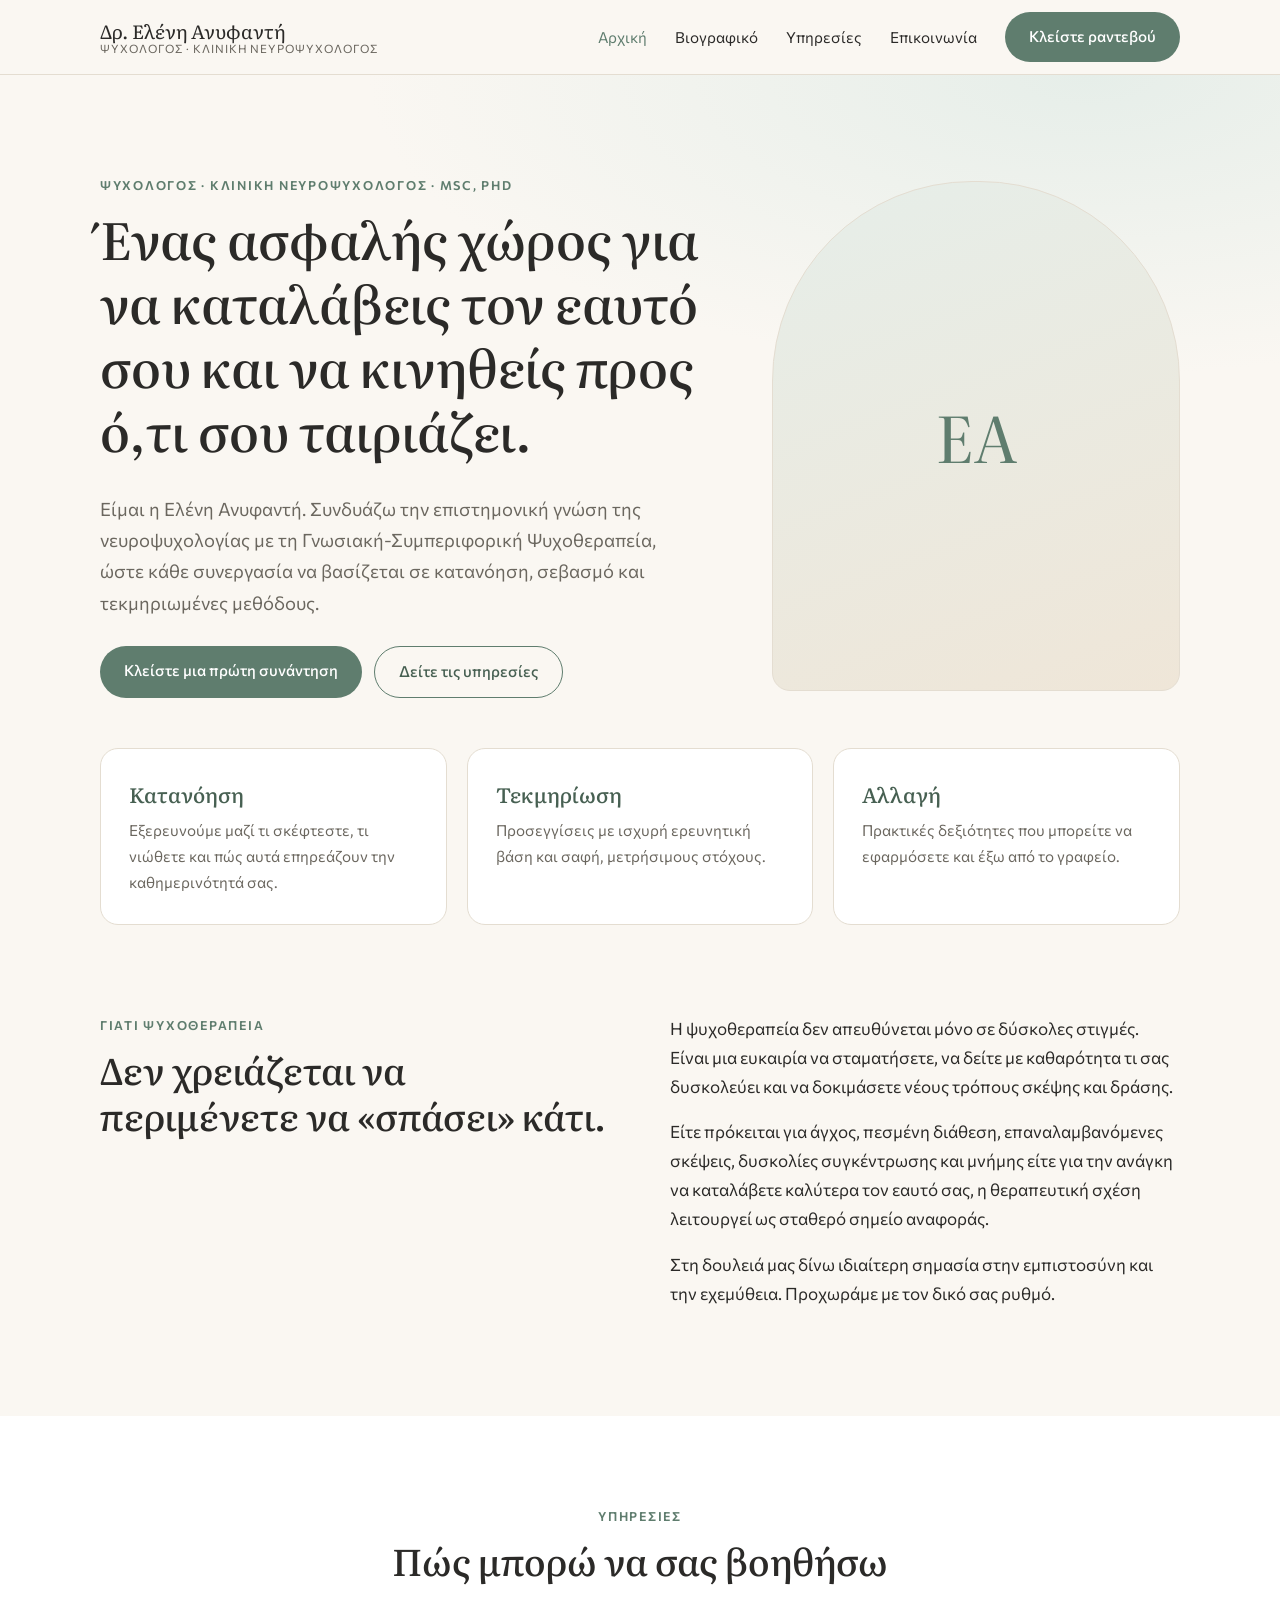
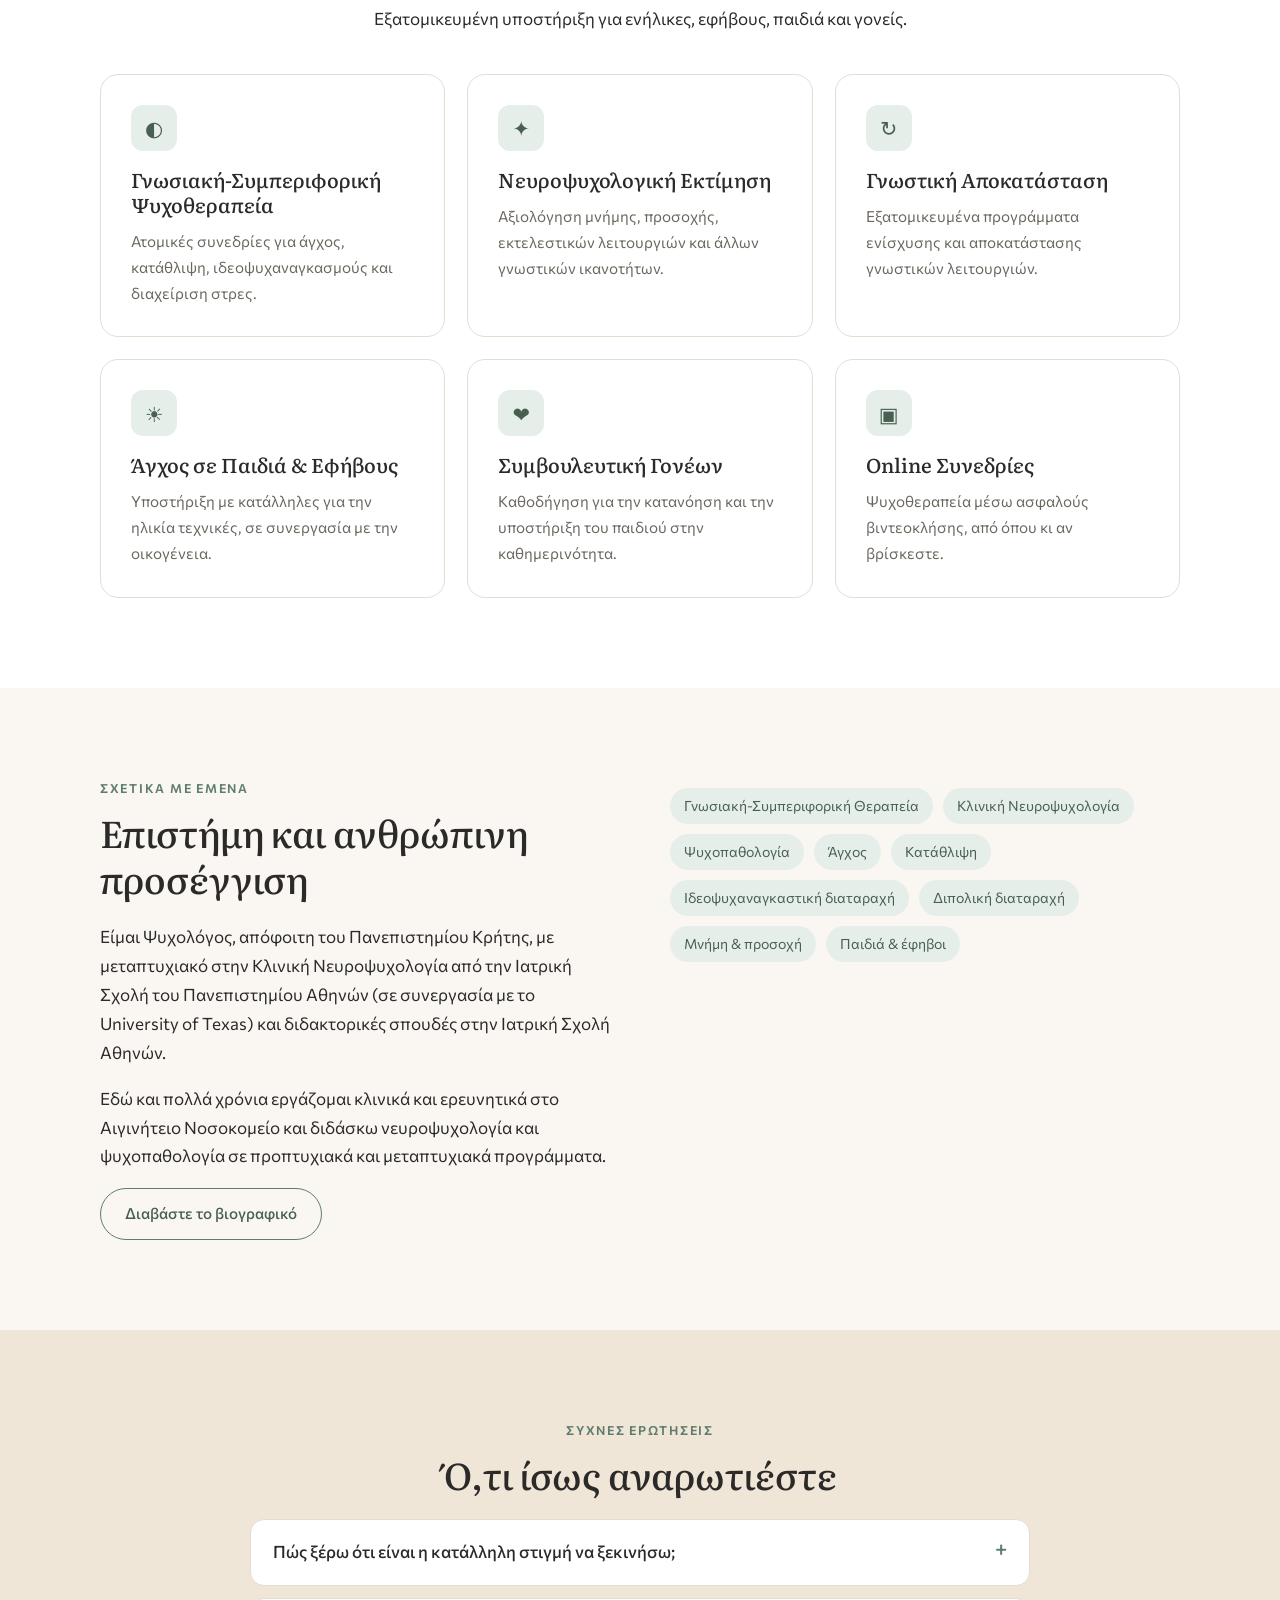
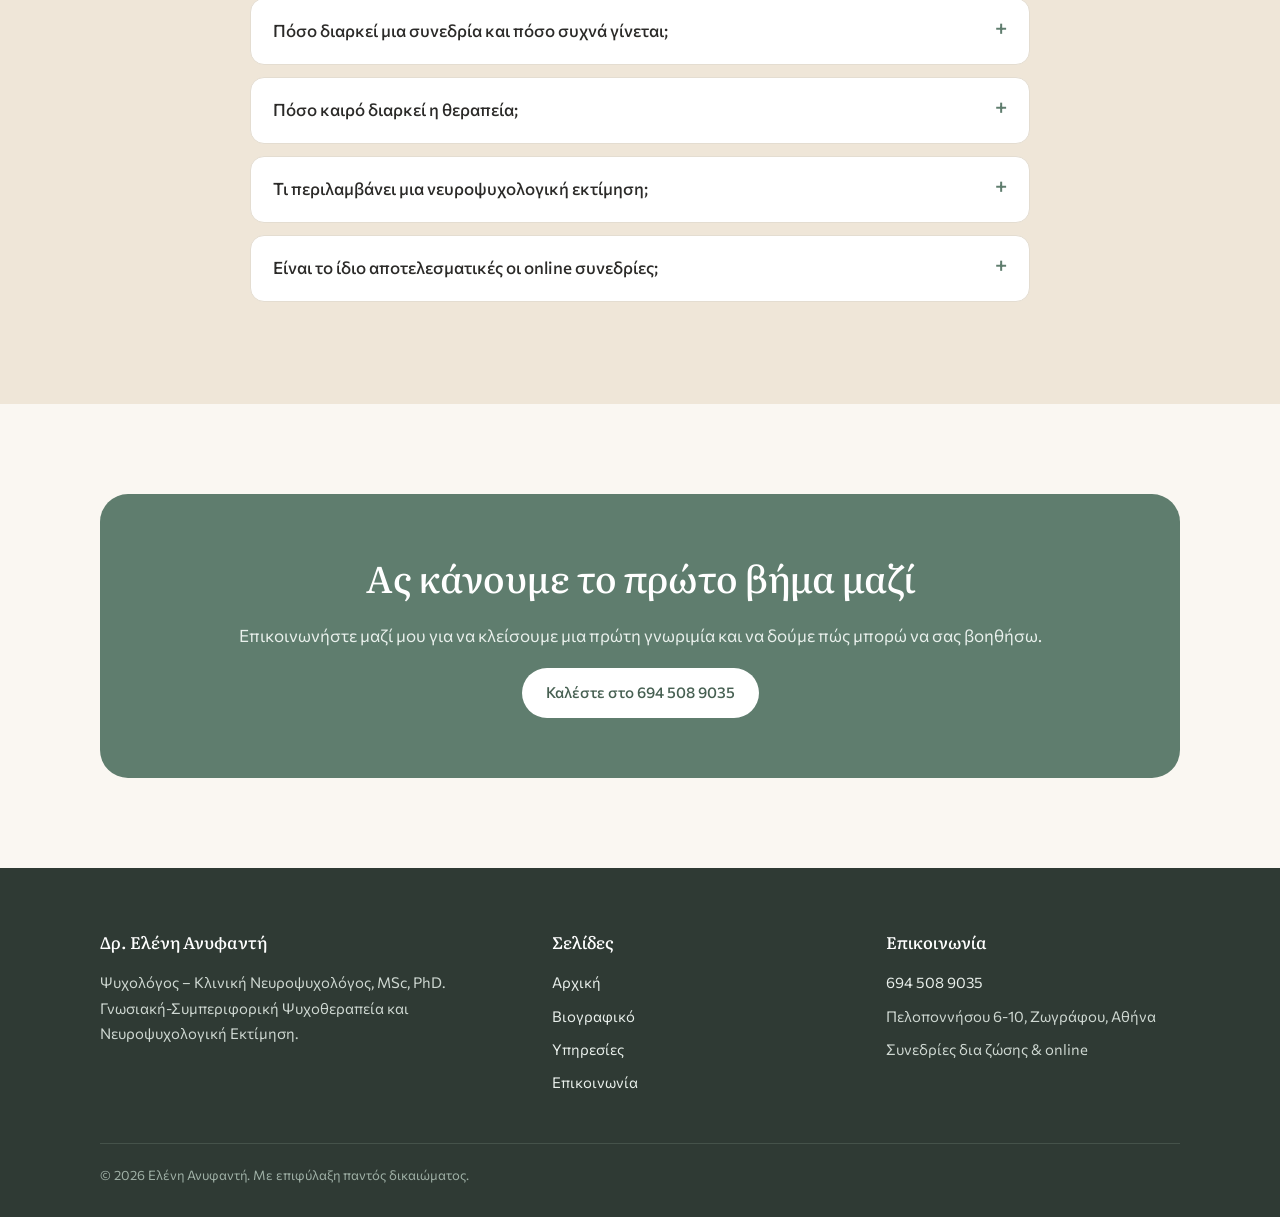
==== index.html @ 71ece62b "Add website for Dr. Eleni Anyfanti Four-page Greek static site (home, bio, services, contact) with s" ====
<!doctype html>
<html lang="el">
<head>
<meta charset="utf-8">
<meta name="viewport" content="width=device-width,initial-scale=1">
<title>Δρ. Ελένη Ανυφαντή | Ψυχολόγος – Κλινική Νευροψυχολόγος, Ζωγράφου</title>
<meta name="description" content="Ψυχολόγος – Κλινική Νευροψυχολόγος στο Ζωγράφου. Γνωσιακή-Συμπεριφορική Ψυχοθεραπεία, νευροψυχολογική εκτίμηση, γνωστική αποκατάσταση και υποστήριξη παιδιών και εφήβων με άγχος.">
<link rel="preconnect" href="https://fonts.googleapis.com">
<link rel="preconnect" href="https://fonts.gstatic.com" crossorigin>
<link href="https://fonts.googleapis.com/css2?family=Commissioner:wght@300;400;500;600&family=Literata:opsz,wght@7..72,400;7..72,500&display=swap" rel="stylesheet">
<link rel="stylesheet" href="assets/style.css">
<script src="assets/main.js" defer></script>
</head>
<body>
<header class="site"><div class="wrap">
  <a class="brand" href="index.html">Δρ. Ελένη Ανυφαντή<small>Ψυχολόγος · Κλινική Νευροψυχολόγος</small></a>
  <button class="menu-toggle" aria-label="Μενού" aria-expanded="false">☰</button>
  <nav class="main"><ul>
<li><a href="index.html" aria-current="page">Αρχική</a></li>
<li><a href="biografiko.html">Βιογραφικό</a></li>
<li><a href="ypiresies.html">Υπηρεσίες</a></li>
<li><a href="epikoinonia.html">Επικοινωνία</a></li>
<li><a class="btn" href="epikoinonia.html">Κλείστε ραντεβού</a></li>
  </ul></nav>
</div></header>
<main>
<section class="hero"><div class="wrap">
  <div>
    <span class="eyebrow">Ψυχολόγος · Κλινική Νευροψυχολόγος · MSc, PhD</span>
    <h1>Ένας ασφαλής χώρος για να καταλάβεις τον εαυτό σου και να κινηθείς προς ό,τι σου ταιριάζει.</h1>
    <p class="lead">Είμαι η Ελένη Ανυφαντή. Συνδυάζω την επιστημονική γνώση της νευροψυχολογίας με τη Γνωσιακή-Συμπεριφορική Ψυχοθεραπεία, ώστε κάθε συνεργασία να βασίζεται σε κατανόηση, σεβασμό και τεκμηριωμένες μεθόδους.</p>
    <div class="actions">
      <a class="btn" href="epikoinonia.html">Κλείστε μια πρώτη συνάντηση</a>
      <a class="btn ghost" href="ypiresies.html">Δείτε τις υπηρεσίες</a>
    </div>
  </div>
  <div class="portrait" aria-hidden="true">ΕΑ</div>
</div></section>

<div class="wrap">
  <div class="pillars">
    <div class="pillar"><strong>Κατανόηση</strong><p>Εξερευνούμε μαζί τι σκέφτεστε, τι νιώθετε και πώς αυτά επηρεάζουν την καθημερινότητά σας.</p></div>
    <div class="pillar"><strong>Τεκμηρίωση</strong><p>Προσεγγίσεις με ισχυρή ερευνητική βάση και σαφή, μετρήσιμους στόχους.</p></div>
    <div class="pillar"><strong>Αλλαγή</strong><p>Πρακτικές δεξιότητες που μπορείτε να εφαρμόσετε και έξω από το γραφείο.</p></div>
  </div>
</div>

<section><div class="wrap split">
  <div>
    <span class="eyebrow">Γιατί ψυχοθεραπεία</span>
    <h2>Δεν χρειάζεται να περιμένετε να «σπάσει» κάτι.</h2>
  </div>
  <div>
    <p>Η ψυχοθεραπεία δεν απευθύνεται μόνο σε δύσκολες στιγμές. Είναι μια ευκαιρία να σταματήσετε, να δείτε με καθαρότητα τι σας δυσκολεύει και να δοκιμάσετε νέους τρόπους σκέψης και δράσης.</p>
    <p>Είτε πρόκειται για άγχος, πεσμένη διάθεση, επαναλαμβανόμενες σκέψεις, δυσκολίες συγκέντρωσης και μνήμης είτε για την ανάγκη να καταλάβετε καλύτερα τον εαυτό σας, η θεραπευτική σχέση λειτουργεί ως σταθερό σημείο αναφοράς.</p>
    <p>Στη δουλειά μας δίνω ιδιαίτερη σημασία στην εμπιστοσύνη και την εχεμύθεια. Προχωράμε με τον δικό σας ρυθμό.</p>
  </div>
</div></section>

<section class="alt"><div class="wrap">
  <div class="center">
    <span class="eyebrow">Υπηρεσίες</span>
    <h2>Πώς μπορώ να σας βοηθήσω</h2>
    <p>Εξατομικευμένη υποστήριξη για ενήλικες, εφήβους, παιδιά και γονείς.</p>
  </div>
  <div class="cards">
    <a class="card" href="ypiresies.html#cbt" style="text-decoration:none;color:inherit"><div class="icon">◐</div><h3>Γνωσιακή-Συμπεριφορική Ψυχοθεραπεία</h3><p>Ατομικές συνεδρίες για άγχος, κατάθλιψη, ιδεοψυχαναγκασμούς και διαχείριση στρες.</p></a>
    <a class="card" href="ypiresies.html#neuro" style="text-decoration:none;color:inherit"><div class="icon">✦</div><h3>Νευροψυχολογική Εκτίμηση</h3><p>Αξιολόγηση μνήμης, προσοχής, εκτελεστικών λειτουργιών και άλλων γνωστικών ικανοτήτων.</p></a>
    <a class="card" href="ypiresies.html#rehab" style="text-decoration:none;color:inherit"><div class="icon">↻</div><h3>Γνωστική Αποκατάσταση</h3><p>Εξατομικευμένα προγράμματα ενίσχυσης και αποκατάστασης γνωστικών λειτουργιών.</p></a>
    <a class="card" href="ypiresies.html#kids" style="text-decoration:none;color:inherit"><div class="icon">☀</div><h3>Άγχος σε Παιδιά &amp; Εφήβους</h3><p>Υποστήριξη με κατάλληλες για την ηλικία τεχνικές, σε συνεργασία με την οικογένεια.</p></a>
    <a class="card" href="ypiresies.html#parents" style="text-decoration:none;color:inherit"><div class="icon">❤</div><h3>Συμβουλευτική Γονέων</h3><p>Καθοδήγηση για την κατανόηση και την υποστήριξη του παιδιού στην καθημερινότητα.</p></a>
    <a class="card" href="ypiresies.html#online" style="text-decoration:none;color:inherit"><div class="icon">▣</div><h3>Online Συνεδρίες</h3><p>Ψυχοθεραπεία μέσω ασφαλούς βιντεοκλήσης, από όπου κι αν βρίσκεστε.</p></a>
  </div>
</div></section>

<section><div class="wrap split">
  <div>
    <span class="eyebrow">Σχετικά με εμένα</span>
    <h2>Επιστήμη και ανθρώπινη προσέγγιση</h2>
    <p>Είμαι Ψυχολόγος, απόφοιτη του Πανεπιστημίου Κρήτης, με μεταπτυχιακό στην Κλινική Νευροψυχολογία από την Ιατρική Σχολή του Πανεπιστημίου Αθηνών (σε συνεργασία με το University of Texas) και διδακτορικές σπουδές στην Ιατρική Σχολή Αθηνών.</p>
    <p>Εδώ και πολλά χρόνια εργάζομαι κλινικά και ερευνητικά στο Αιγινήτειο Νοσοκομείο και διδάσκω νευροψυχολογία και ψυχοπαθολογία σε προπτυχιακά και μεταπτυχιακά προγράμματα.</p>
    <a class="btn ghost" href="biografiko.html">Διαβάστε το βιογραφικό</a>
  </div>
  <div>
    <div class="tags">
      <span>Γνωσιακή-Συμπεριφορική Θεραπεία</span><span>Κλινική Νευροψυχολογία</span><span>Ψυχοπαθολογία</span>
      <span>Άγχος</span><span>Κατάθλιψη</span><span>Ιδεοψυχαναγκαστική διαταραχή</span><span>Διπολική διαταραχή</span>
      <span>Μνήμη &amp; προσοχή</span><span>Παιδιά &amp; έφηβοι</span>
    </div>
  </div>
</div></section>

<section class="sand"><div class="wrap" style="max-width:820px">
  <div class="center"><span class="eyebrow">Συχνές ερωτήσεις</span><h2>Ό,τι ίσως αναρωτιέστε</h2></div>
  <details><summary>Πώς ξέρω ότι είναι η κατάλληλη στιγμή να ξεκινήσω;</summary><p>Αν κάτι σας απασχολεί επίμονα, επηρεάζει τον ύπνο, τις σχέσεις ή τη δουλειά σας, ή απλώς νιώθετε ότι θέλετε να καταλάβετε καλύτερα τον εαυτό σας, είναι μια καλή στιγμή. Δεν υπάρχει «σωστό» ή «αρκετά σοβαρό» πρόβλημα.</p></details>
  <details><summary>Πόσο διαρκεί μια συνεδρία και πόσο συχνά γίνεται;</summary><p>Κάθε συνεδρία διαρκεί περίπου 50 λεπτά. Συνήθως ξεκινάμε με εβδομαδιαίες συναντήσεις και η συχνότητα προσαρμόζεται στην πορεία, ανάλογα με τις ανάγκες σας.</p></details>
  <details><summary>Πόσο καιρό διαρκεί η θεραπεία;</summary><p>Η Γνωσιακή-Συμπεριφορική Θεραπεία είναι συνήθως δομημένη και στοχευμένη, με διάρκεια που συζητάμε από την αρχή. Η διάρκεια εξαρτάται από το αίτημα και τους στόχους που θέτουμε μαζί.</p></details>
  <details><summary>Τι περιλαμβάνει μια νευροψυχολογική εκτίμηση;</summary><p>Περιλαμβάνει αρχική συνέντευξη, χορήγηση σταθμισμένων δοκιμασιών για λειτουργίες όπως η μνήμη, η προσοχή και ο σχεδιασμός, και γραπτή έκθεση με τα ευρήματα και προτάσεις. Συνήθως ολοκληρώνεται σε μία έως τρεις συναντήσεις.</p></details>
  <details><summary>Είναι το ίδιο αποτελεσματικές οι online συνεδρίες;</summary><p>Για πολλούς ανθρώπους ναι. Η έρευνα δείχνει ότι η ψυχοθεραπεία μέσω βιντεοκλήσης μπορεί να είναι εξίσου αποτελεσματική με τις δια ζώσης συναντήσεις.</p></details>
</div></section>

<section><div class="wrap">
  <div class="cta">
    <h2>Ας κάνουμε το πρώτο βήμα μαζί</h2>
    <p>Επικοινωνήστε μαζί μου για να κλείσουμε μια πρώτη γνωριμία και να δούμε πώς μπορώ να σας βοηθήσω.</p>
    <a class="btn" href="tel:+306945089035">Καλέστε στο 694 508 9035</a>
  </div>
</div></section>

</main>
<footer class="site"><div class="wrap">
  <div class="cols">
    <div>
      <h4>Δρ. Ελένη Ανυφαντή</h4>
      <p>Ψυχολόγος – Κλινική Νευροψυχολόγος, MSc, PhD.<br>Γνωσιακή-Συμπεριφορική Ψυχοθεραπεία και Νευροψυχολογική Εκτίμηση.</p>
    </div>
    <div>
      <h4>Σελίδες</h4>
      <ul><li><a href="index.html">Αρχική</a></li><li><a href="biografiko.html">Βιογραφικό</a></li><li><a href="ypiresies.html">Υπηρεσίες</a></li><li><a href="epikoinonia.html">Επικοινωνία</a></li></ul>
    </div>
    <div>
      <h4>Επικοινωνία</h4>
      <ul>
        <li><a href="tel:+306945089035">694 508 9035</a></li>
        <li>Πελοποννήσου 6-10, Ζωγράφου, Αθήνα</li>
        <li>Συνεδρίες δια ζώσης &amp; online</li>
      </ul>
    </div>
  </div>
  <div class="bottom">© <span id="year"></span> Ελένη Ανυφαντή. Με επιφύλαξη παντός δικαιώματος.</div>
</div></footer>
</body>
</html>
---- assets/style.css ----
:root{
  --bg:#faf7f2; --surface:#ffffff; --ink:#2b2a28; --muted:#6b675f;
  --accent:#5f7d6e; --accent-dark:#476052; --accent-soft:#e6eee9;
  --sand:#efe6d8; --line:#e4ddd1; --radius:18px;
  --serif:"Literata",Georgia,serif; --sans:"Commissioner",system-ui,sans-serif;
}
*{box-sizing:border-box}
html{scroll-behavior:smooth}
body{margin:0;background:var(--bg);color:var(--ink);font-family:var(--sans);font-size:17px;line-height:1.7}
img{max-width:100%;display:block}
a{color:var(--accent-dark)}
h1,h2,h3{font-family:var(--serif);font-weight:500;line-height:1.25;margin:0 0 .6em}
h1{font-size:clamp(2rem,5vw,3.2rem)}
h2{font-size:clamp(1.6rem,3.5vw,2.3rem)}
h3{font-size:1.25rem}
p{margin:0 0 1em}
.wrap{max-width:1120px;margin:0 auto;padding:0 20px}
.eyebrow{text-transform:uppercase;letter-spacing:.14em;font-size:.78rem;color:var(--accent);font-weight:600;margin-bottom:.8em;display:block}

/* header */
header.site{position:sticky;top:0;z-index:20;background:rgba(250,247,242,.92);backdrop-filter:blur(8px);border-bottom:1px solid var(--line)}
header.site .wrap{display:flex;align-items:center;justify-content:space-between;height:74px;gap:16px}
.brand{font-family:var(--serif);font-size:1.2rem;color:var(--ink);text-decoration:none;line-height:1.2}
.brand small{display:block;font-family:var(--sans);font-size:.72rem;color:var(--muted);letter-spacing:.08em;text-transform:uppercase}
nav.main ul{list-style:none;display:flex;gap:28px;margin:0;padding:0;align-items:center}
nav.main a{text-decoration:none;color:var(--ink);font-size:.95rem}
nav.main a:hover,nav.main a[aria-current]{color:var(--accent)}
.btn{display:inline-block;background:var(--accent);color:#fff !important;text-decoration:none;padding:12px 24px;border-radius:999px;font-weight:500;font-size:.95rem;border:0;cursor:pointer;transition:background .2s}
.btn:hover{background:var(--accent-dark)}
.btn.ghost{background:transparent;color:var(--accent-dark) !important;border:1.5px solid var(--accent)}
.btn.ghost:hover{background:var(--accent-soft)}
.menu-toggle{display:none;background:none;border:0;font-size:1.6rem;cursor:pointer;color:var(--ink)}
@media (max-width:860px){
  .menu-toggle{display:block}
  nav.main{position:absolute;top:74px;left:0;right:0;background:var(--bg);border-bottom:1px solid var(--line);display:none}
  nav.main.open{display:block}
  nav.main ul{flex-direction:column;padding:20px;gap:16px}
}

/* sections */
section{padding:90px 0}
section.alt{background:var(--surface)}
section.sand{background:var(--sand)}
.hero{padding:100px 0 90px;background:radial-gradient(1200px 500px at 85% 0%,var(--accent-soft),transparent 60%)}
.hero .wrap{display:grid;grid-template-columns:1.2fr .8fr;gap:60px;align-items:center}
.hero p.lead{font-size:1.15rem;color:var(--muted);max-width:560px}
.hero .actions{display:flex;gap:12px;flex-wrap:wrap;margin-top:28px}
.portrait{aspect-ratio:4/5;border-radius:200px 200px var(--radius) var(--radius);background:linear-gradient(160deg,var(--accent-soft),var(--sand));display:flex;align-items:center;justify-content:center;font-family:var(--serif);font-size:4rem;color:var(--accent);border:1px solid var(--line)}
@media (max-width:860px){.hero .wrap{grid-template-columns:1fr}.portrait{max-width:320px}}

.pillars{display:grid;grid-template-columns:repeat(3,1fr);gap:20px;margin-top:-40px}
.pillar{background:var(--surface);border:1px solid var(--line);border-radius:var(--radius);padding:28px}
.pillar strong{font-family:var(--serif);font-size:1.3rem;font-weight:500;display:block;margin-bottom:6px;color:var(--accent-dark)}
.pillar p{color:var(--muted);margin:0;font-size:.95rem}
@media (max-width:760px){.pillars{grid-template-columns:1fr;margin-top:0}}

.split{display:grid;grid-template-columns:1fr 1fr;gap:60px;align-items:start}
@media (max-width:860px){.split{grid-template-columns:1fr;gap:30px}}

.cards{display:grid;grid-template-columns:repeat(3,1fr);gap:22px;margin-top:40px}
@media (max-width:960px){.cards{grid-template-columns:repeat(2,1fr)}}
@media (max-width:620px){.cards{grid-template-columns:1fr}}
.card{background:var(--surface);border:1px solid var(--line);border-radius:var(--radius);padding:30px;transition:transform .2s,box-shadow .2s}
.card:hover{transform:translateY(-3px);box-shadow:0 12px 30px rgba(60,50,30,.07)}
.card .icon{width:46px;height:46px;border-radius:12px;background:var(--accent-soft);color:var(--accent-dark);display:flex;align-items:center;justify-content:center;font-size:1.3rem;margin-bottom:16px}
.card p{color:var(--muted);font-size:.95rem;margin:0}

.center{text-align:center;max-width:720px;margin:0 auto}

/* faq */
details{background:var(--surface);border:1px solid var(--line);border-radius:14px;padding:18px 22px;margin-bottom:12px}
details summary{cursor:pointer;font-weight:500;list-style:none;display:flex;justify-content:space-between;gap:12px}
details summary::after{content:"+";color:var(--accent);font-size:1.3rem;line-height:1}
details[open] summary::after{content:"–"}
details p{margin:12px 0 0;color:var(--muted)}

/* timeline */
.timeline{border-left:2px solid var(--line);padding-left:26px;margin:0}
.timeline li{list-style:none;position:relative;margin-bottom:26px}
.timeline li::before{content:"";position:absolute;left:-33px;top:8px;width:12px;height:12px;border-radius:50%;background:var(--accent)}
.timeline .yr{font-size:.82rem;color:var(--accent);font-weight:600;letter-spacing:.05em}
.timeline p{margin:0;color:var(--muted)}

.tags{display:flex;flex-wrap:wrap;gap:10px;margin-top:10px}
.tags span{background:var(--accent-soft);color:var(--accent-dark);padding:6px 14px;border-radius:999px;font-size:.88rem}

.cta{background:var(--accent);color:#fff;border-radius:28px;padding:60px 40px;text-align:center}
.cta h2{color:#fff}
.cta p{color:#e9f0ec}
.cta .btn{background:#fff;color:var(--accent-dark) !important}
.cta .btn:hover{background:var(--sand)}

.page-head{padding:80px 0 50px;background:radial-gradient(900px 400px at 90% 0%,var(--accent-soft),transparent 60%)}
.page-head p{color:var(--muted);max-width:640px;font-size:1.1rem}

.service{display:grid;grid-template-columns:70px 1fr;gap:24px;padding:36px 0;border-bottom:1px solid var(--line)}
.service:last-child{border-bottom:0}
.service .num{font-family:var(--serif);font-size:2rem;color:var(--accent)}
.service ul{color:var(--muted);padding-left:1.1em;margin:0}
@media (max-width:620px){.service{grid-template-columns:1fr;gap:6px}}

.contact-grid{display:grid;grid-template-columns:1fr 1.2fr;gap:40px}
@media (max-width:860px){.contact-grid{grid-template-columns:1fr}}
.info-item{display:flex;gap:16px;margin-bottom:22px}
.info-item .icon{flex:none;width:44px;height:44px;border-radius:12px;background:var(--accent-soft);display:flex;align-items:center;justify-content:center}
.info-item span{display:block;font-size:.82rem;color:var(--muted);text-transform:uppercase;letter-spacing:.08em}
.map{border:0;width:100%;height:100%;min-height:380px;border-radius:var(--radius)}

/* footer */
footer.site{background:#2f3a34;color:#cfd8d2;padding:60px 0 30px;font-size:.93rem}
footer.site a{color:#e9efeb;text-decoration:none}
footer.site a:hover{text-decoration:underline}
footer.site .cols{display:grid;grid-template-columns:1.4fr 1fr 1fr;gap:40px}
footer.site h4{font-family:var(--serif);font-weight:500;color:#fff;font-size:1.05rem;margin:0 0 14px}
footer.site ul{list-style:none;padding:0;margin:0}
footer.site li{margin-bottom:8px}
footer.site .bottom{border-top:1px solid #45524a;margin-top:40px;padding-top:20px;font-size:.82rem;color:#9fb0a6}
@media (max-width:760px){footer.site .cols{grid-template-columns:1fr}}
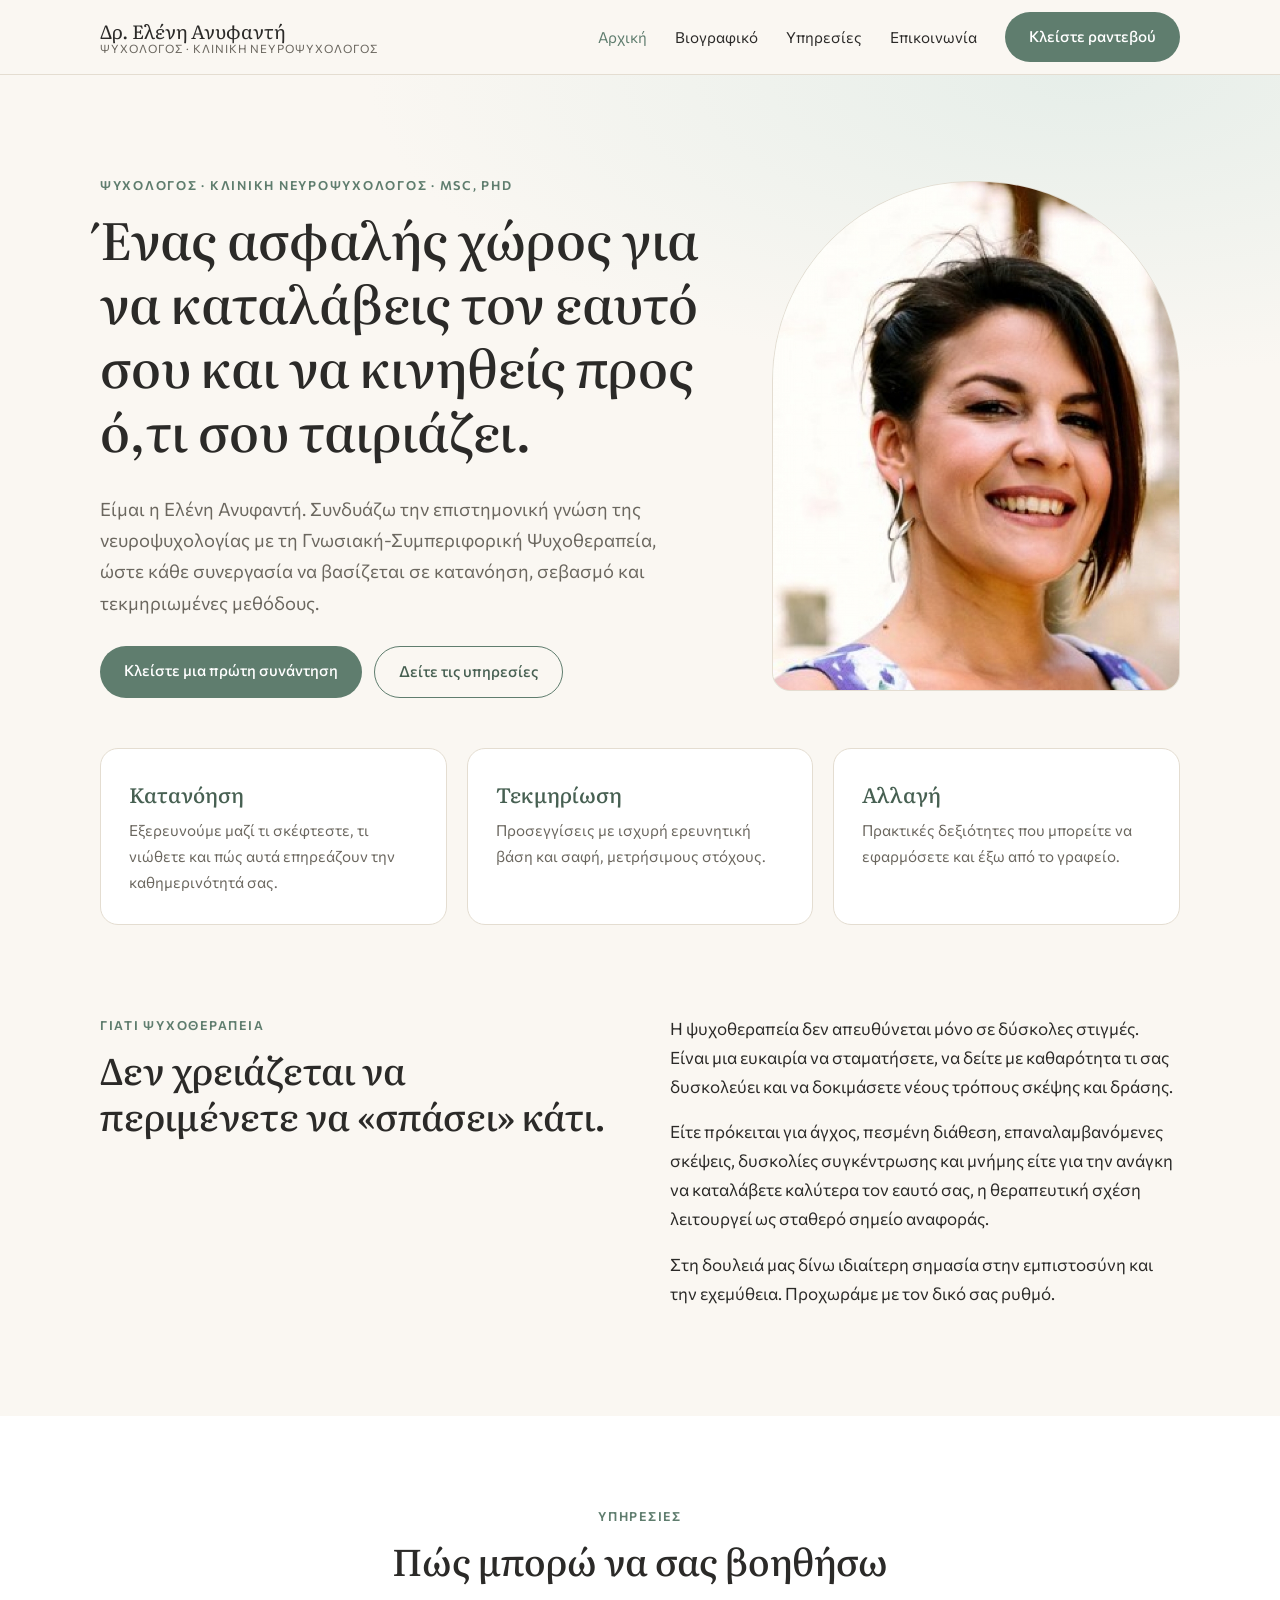
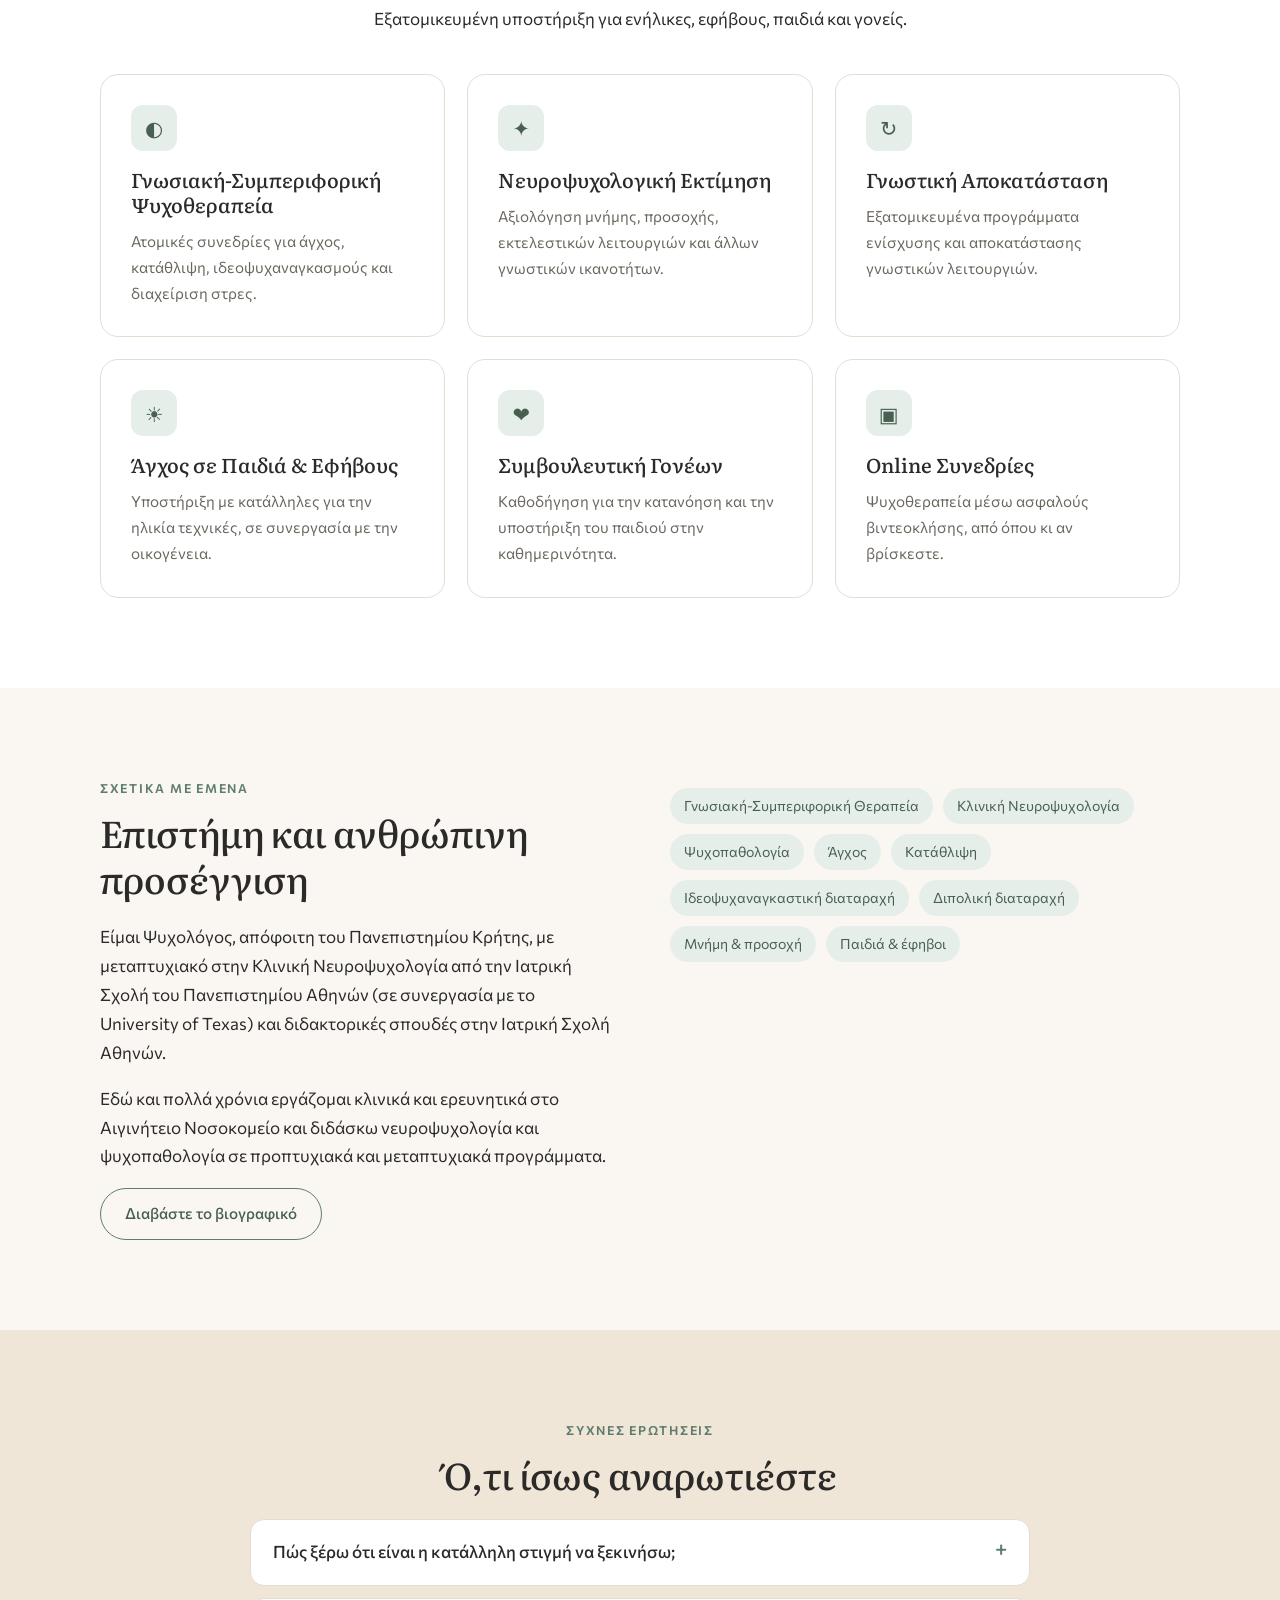
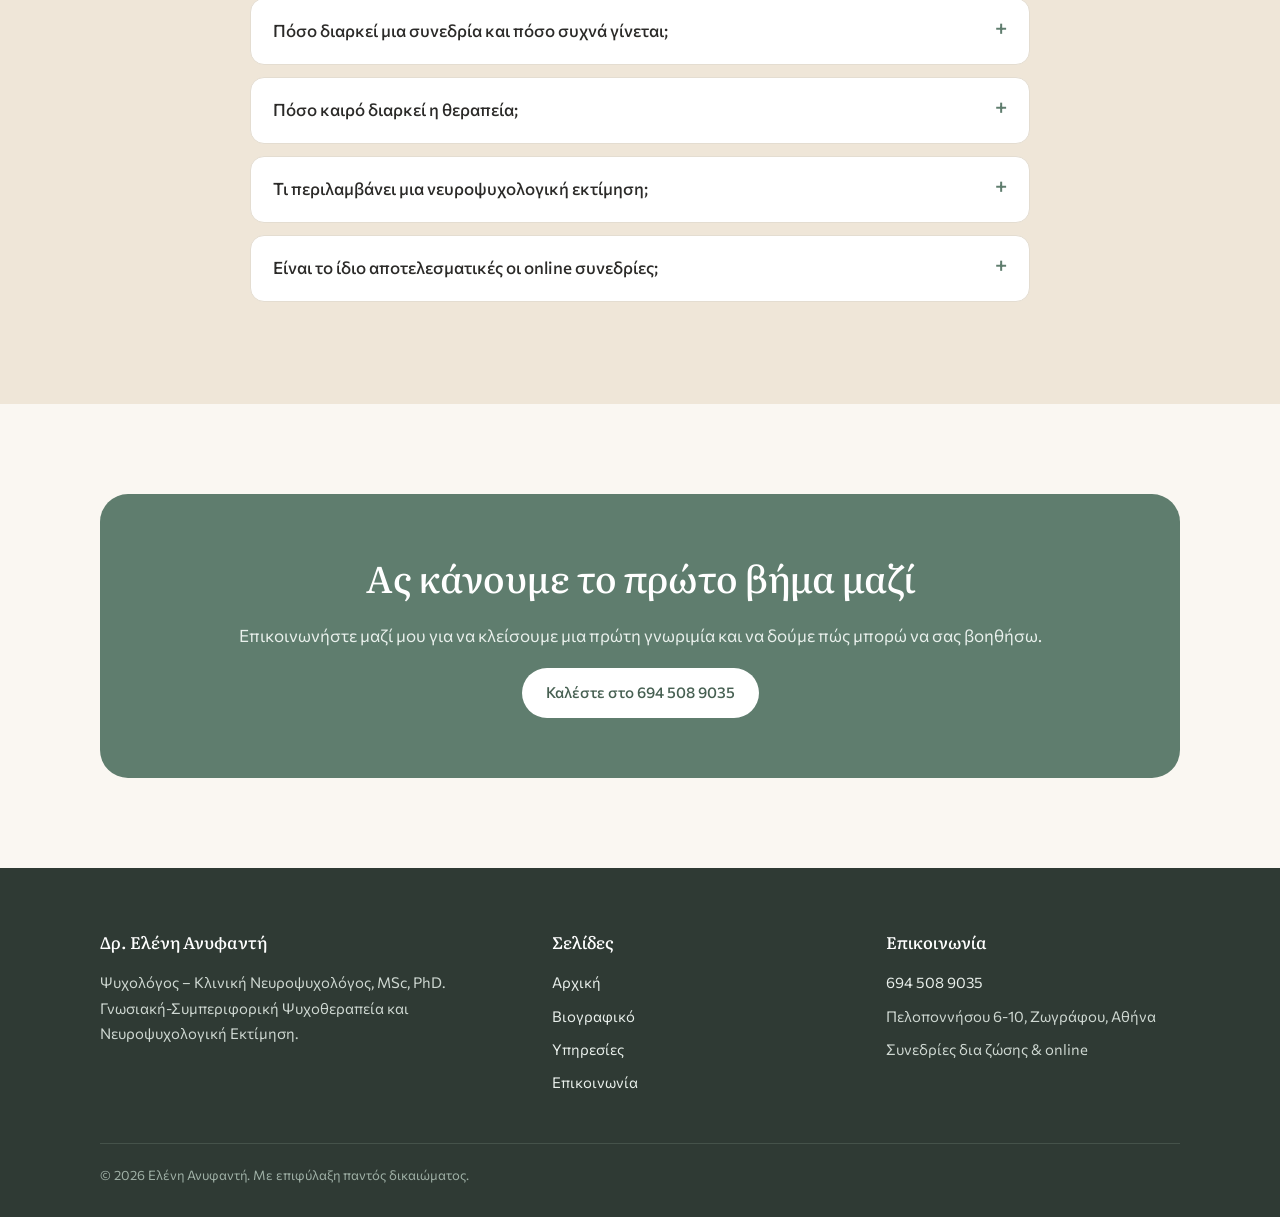
==== commit 1225a347: "Add Eleni's photo to home and bio pages Co-Authored-By: Claude Opus 5.5 <noreply@anthropic.com> Clau" ====
--- a/index.html
+++ b/index.html
@@ -34,7 +34,7 @@
       <a class="btn ghost" href="ypiresies.html">Δείτε τις υπηρεσίες</a>
     </div>
   </div>
-  <div class="portrait" aria-hidden="true">ΕΑ</div>
+  <img class="portrait" src="assets/eleni-anyfanti.jpg" alt="Η Ψυχολόγος Ελένη Ανυφαντή" width="800" height="1000">
 </div></section>
 
 <div class="wrap">
--- a/assets/style.css
+++ b/assets/style.css
@@ -45,7 +45,7 @@
 .hero .wrap{display:grid;grid-template-columns:1.2fr .8fr;gap:60px;align-items:center}
 .hero p.lead{font-size:1.15rem;color:var(--muted);max-width:560px}
 .hero .actions{display:flex;gap:12px;flex-wrap:wrap;margin-top:28px}
-.portrait{aspect-ratio:4/5;border-radius:200px 200px var(--radius) var(--radius);background:linear-gradient(160deg,var(--accent-soft),var(--sand));display:flex;align-items:center;justify-content:center;font-family:var(--serif);font-size:4rem;color:var(--accent);border:1px solid var(--line)}
+.portrait{aspect-ratio:4/5;width:100%;height:auto;object-fit:cover;object-position:50% 30%;border-radius:200px 200px var(--radius) var(--radius);background:var(--accent-soft);border:1px solid var(--line)}
 @media (max-width:860px){.hero .wrap{grid-template-columns:1fr}.portrait{max-width:320px}}
 
 .pillars{display:grid;grid-template-columns:repeat(3,1fr);gap:20px;margin-top:-40px}
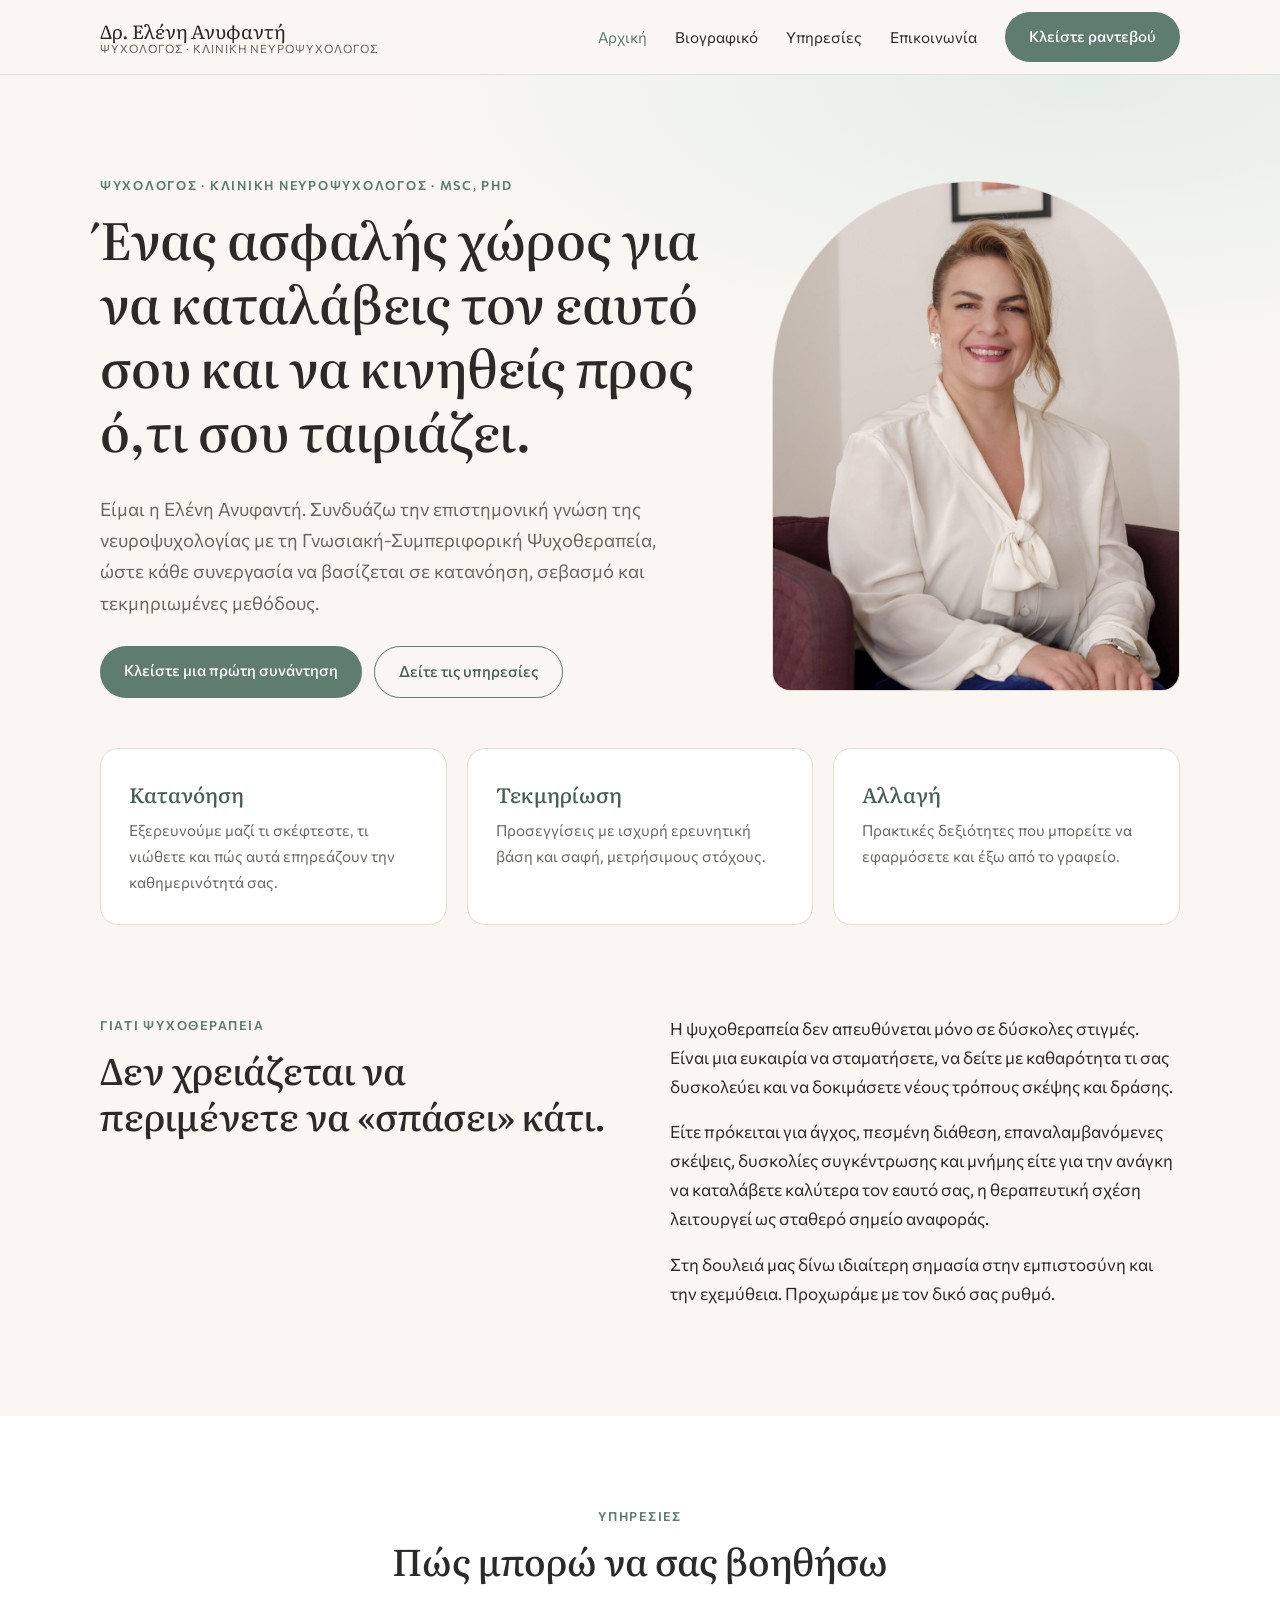
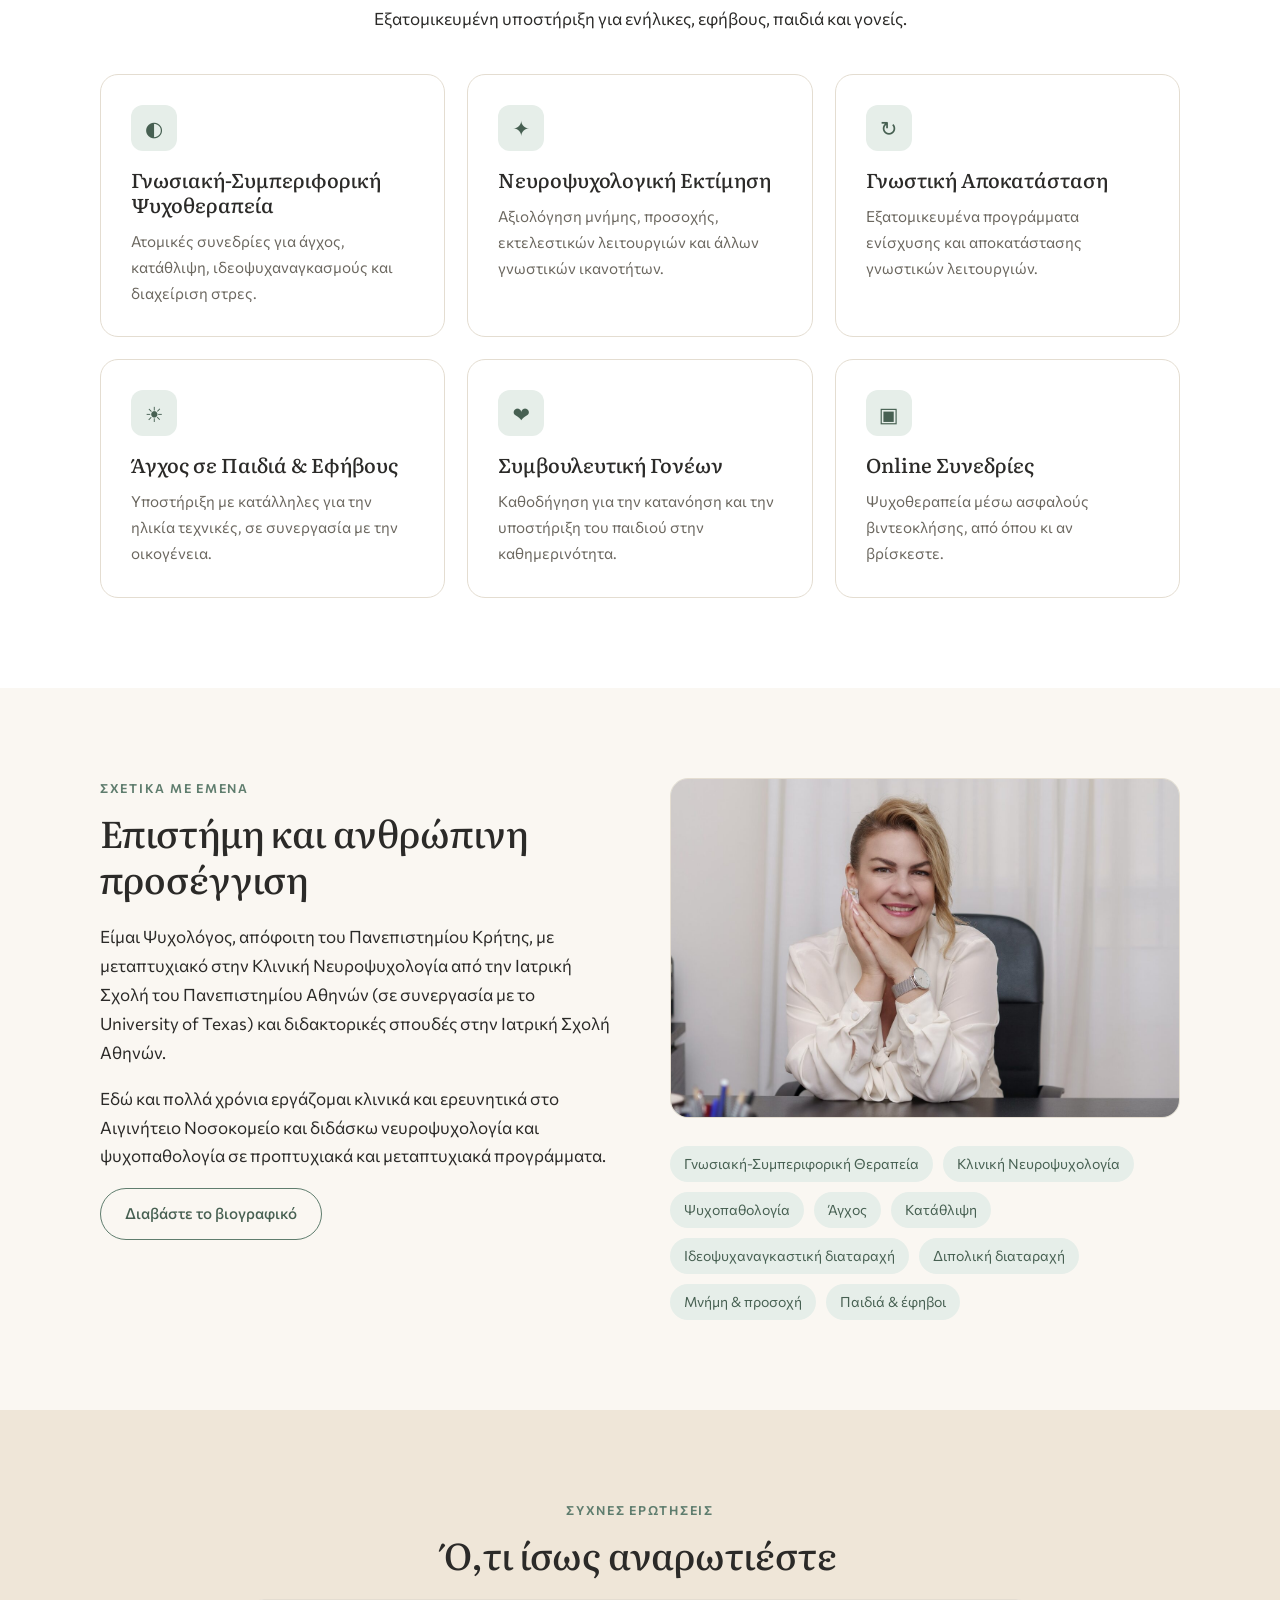
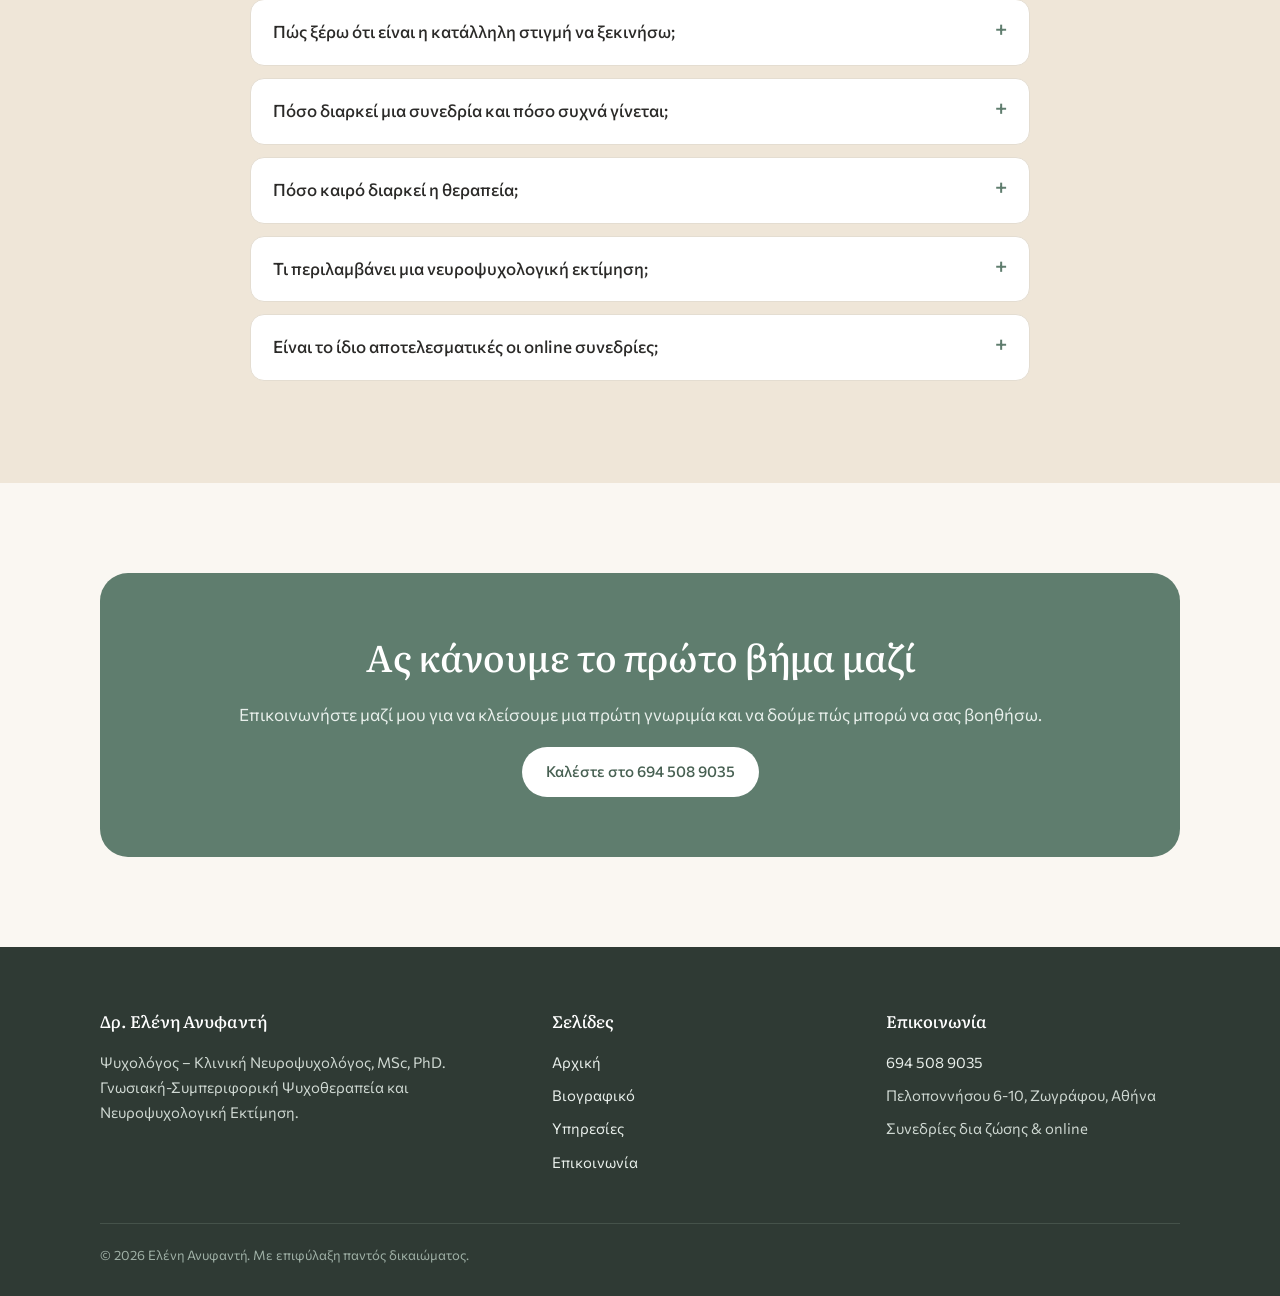
==== commit efafbaf7: "Add new professional photos to home and bio pages - Home hero: seated smiling portrait - Home 'about" ====
--- a/index.html
+++ b/index.html
@@ -34,7 +34,7 @@
       <a class="btn ghost" href="ypiresies.html">Δείτε τις υπηρεσίες</a>
     </div>
   </div>
-  <img class="portrait" src="assets/eleni-anyfanti.jpg" alt="Η Ψυχολόγος Ελένη Ανυφαντή" width="800" height="1000">
+  <img class="portrait" src="assets/eleni-portrait.jpg" alt="Η Ψυχολόγος Ελένη Ανυφαντή" width="1000" height="1500" fetchpriority="high">
 </div></section>
 
 <div class="wrap">
@@ -82,6 +82,7 @@
     <a class="btn ghost" href="biografiko.html">Διαβάστε το βιογραφικό</a>
   </div>
   <div>
+    <img class="photo wide" src="assets/eleni-office.jpg" alt="Η Ελένη Ανυφαντή στο γραφείο της στο Ζωγράφου" width="1400" height="960" loading="lazy">
     <div class="tags">
       <span>Γνωσιακή-Συμπεριφορική Θεραπεία</span><span>Κλινική Νευροψυχολογία</span><span>Ψυχοπαθολογία</span>
       <span>Άγχος</span><span>Κατάθλιψη</span><span>Ιδεοψυχαναγκαστική διαταραχή</span><span>Διπολική διαταραχή</span>
--- a/assets/style.css
+++ b/assets/style.css
@@ -45,8 +45,11 @@
 .hero .wrap{display:grid;grid-template-columns:1.2fr .8fr;gap:60px;align-items:center}
 .hero p.lead{font-size:1.15rem;color:var(--muted);max-width:560px}
 .hero .actions{display:flex;gap:12px;flex-wrap:wrap;margin-top:28px}
-.portrait{aspect-ratio:4/5;width:100%;height:auto;object-fit:cover;object-position:50% 30%;border-radius:200px 200px var(--radius) var(--radius);background:var(--accent-soft);border:1px solid var(--line)}
+.portrait{aspect-ratio:4/5;width:100%;height:auto;object-fit:cover;object-position:50% 22%;border-radius:200px 200px var(--radius) var(--radius);background:var(--accent-soft);border:1px solid var(--line)}
 @media (max-width:860px){.hero .wrap{grid-template-columns:1fr}.portrait{max-width:320px}}
+.photo{width:100%;height:auto;object-fit:cover;border-radius:var(--radius);border:1px solid var(--line);background:var(--accent-soft)}
+.photo.wide{aspect-ratio:3/2;object-position:50% 30%;margin-bottom:28px}
+.photo.bio{aspect-ratio:4/5;object-position:70% 50%;max-width:420px;margin-bottom:40px}
 
 .pillars{display:grid;grid-template-columns:repeat(3,1fr);gap:20px;margin-top:-40px}
 .pillar{background:var(--surface);border:1px solid var(--line);border-radius:var(--radius);padding:28px}
